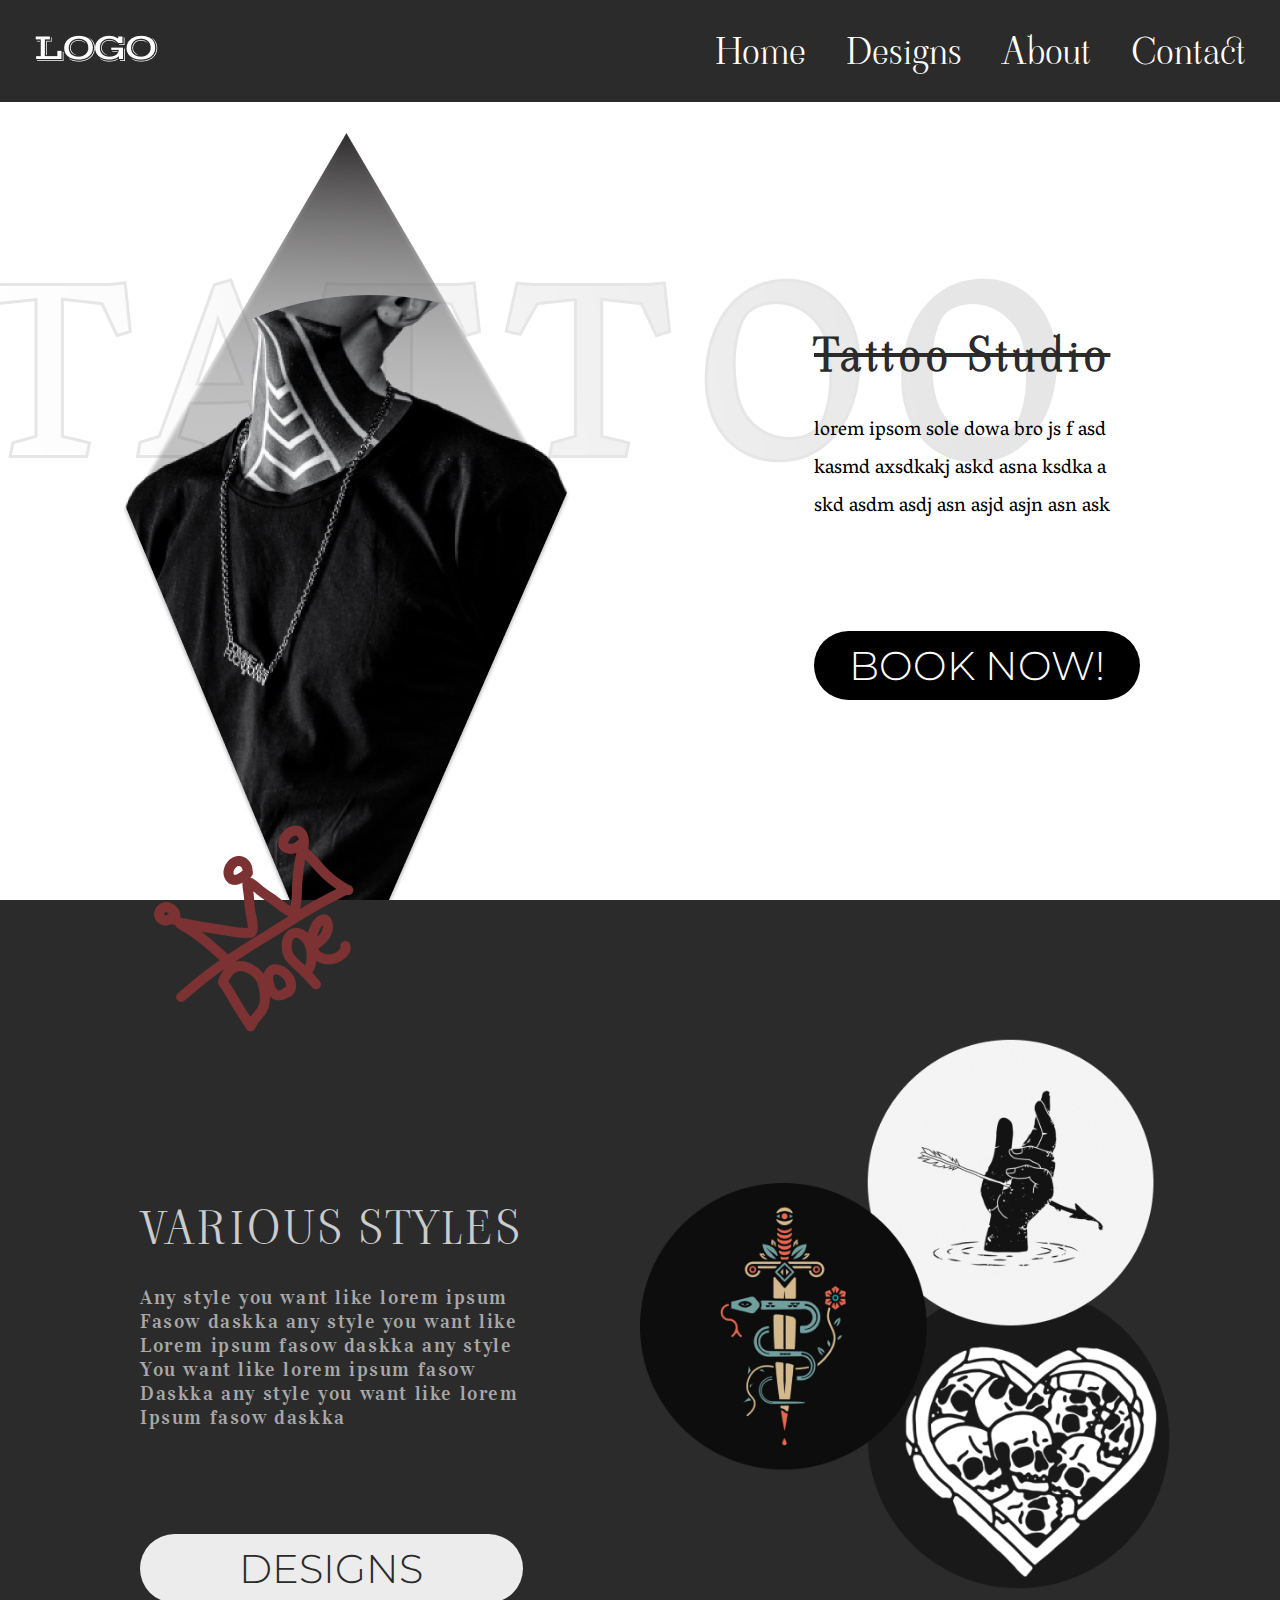
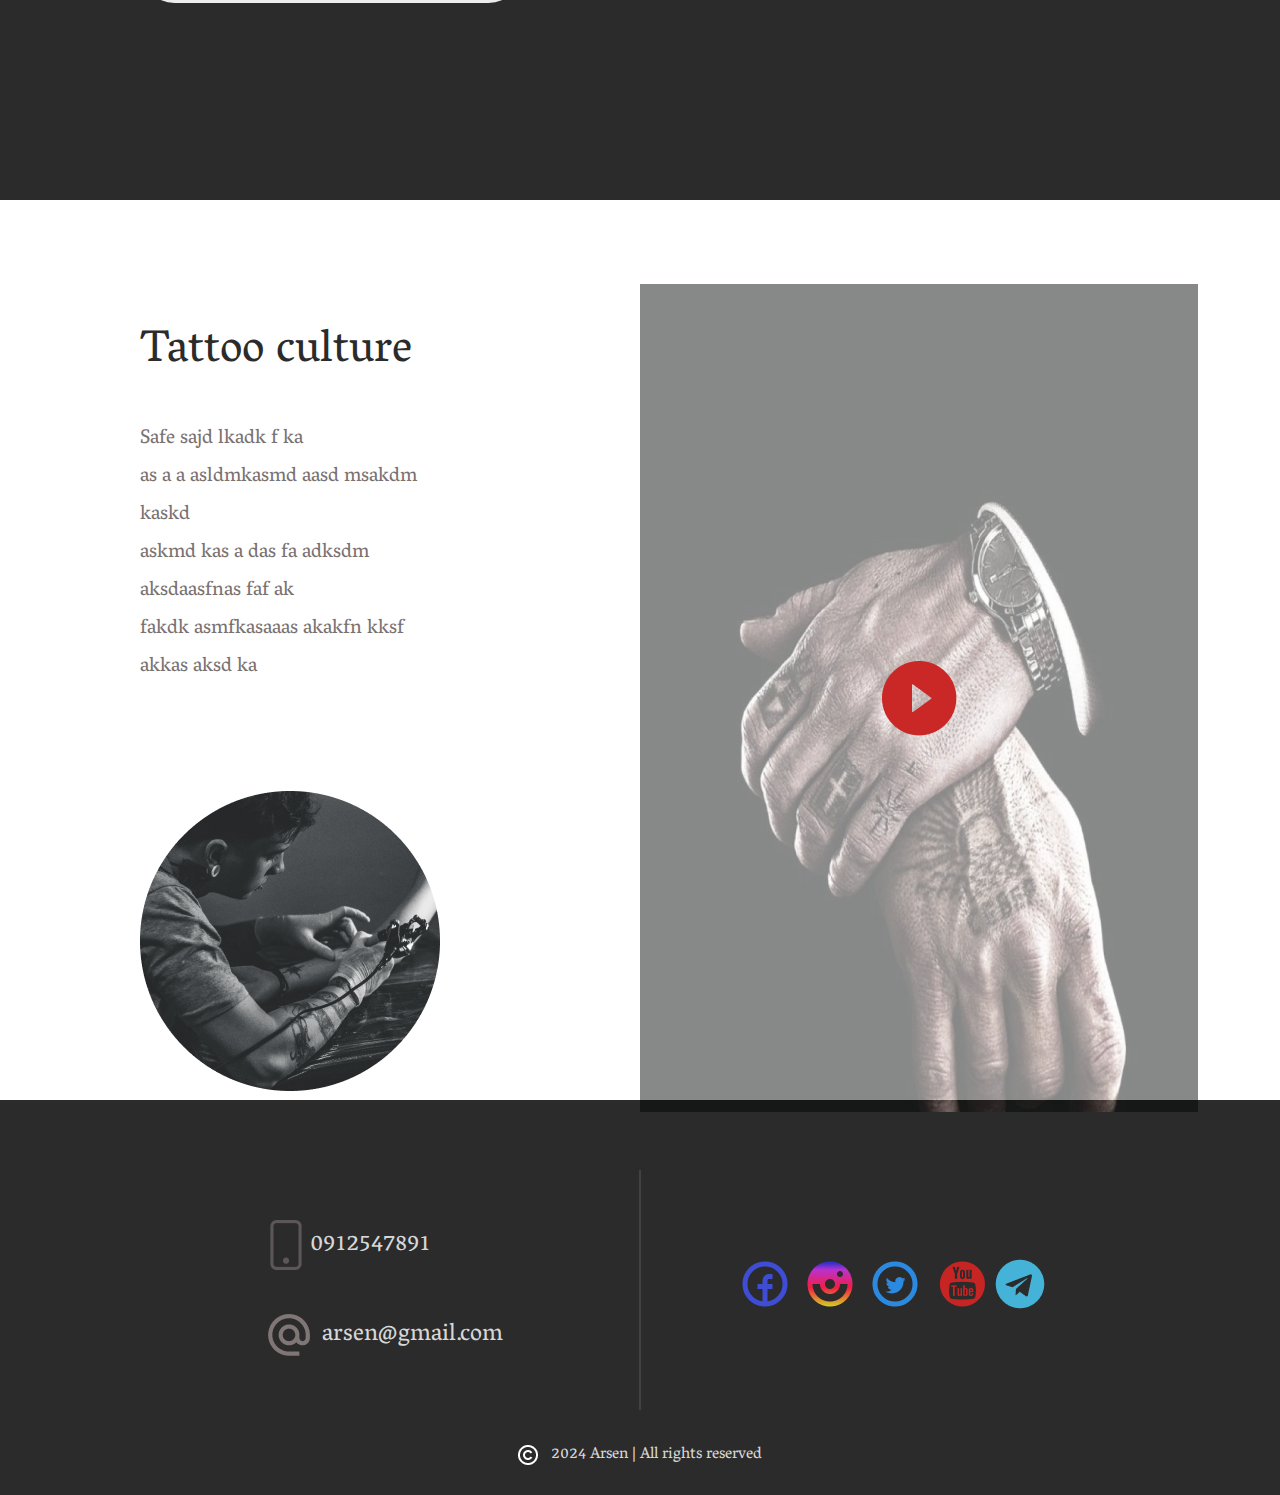
==== index.html @ a6011d56 "lil fix" ====
<!DOCTYPE html>
<html lang="en">
<head>
  <meta charset="UTF-8">
  <meta name="viewport" content="width=device-width, initial-scale=1.0">
  <link rel="stylesheet" href="style.css">
  <title>Arsen Tattoo Studio</title>
</head>
<body>
  <header class="header">
    <div class="header-block">
      <img src="assets/logos_icons/main-logo.png" alt="logo">
    </div>
    <div class="header-list">
      <li class="header-list__item">Home</li>
      <li class="header-list__item">Designs</li>
      <li class="header-list__item">About</li>
      <li class="header-list__item">Contact</li>
    </div>
  </header>

  <section class="main wrapper">
    <div class="main-info">
      <div class="main-info__about">
        <h2 class="main-title"><s>Tattoo Studio</s></h2>
        <p class="main-text">lorem ipsom sole dowa bro js f asd <br> kasmd axsdkakj askd asna ksdka a <br> skd asdm asdj asn asjd asjn asn  ask</p>
        <button class="main-button">Book Now!</button>
      </div>
    </div>
  </section>

  <section class="styles wrapper">
    <img src="assets/logos_icons/dope.png" alt="dope" class="dope">
    <div class="styles-info">
      <div class="styles-info__about">
        <h2 class="styles-title">various Styles</h2>
        <p class="styles-text">Any style you want like lorem ipsum <br> Fasow daskka any style you want like <br> Lorem ipsum fasow daskka any style <br> You want like lorem ipsum fasow <br> Daskka any style you want like lorem <br> Ipsum fasow daskka</p>
        <button class="styles-button">Designs</button>
      </div>
    </div>
  </section>

  <section class="culture wrapper">
    <div class="culture-info">
      <div class="culture-info__about">
        <h2 class="culture-title">Tattoo culture</h2>
        <p class="culture-text">Safe sajd  lkadk f ka <br> as a a  asldmkasmd aasd msakdm kaskd <br> askmd kas a das fa adksdm aksdaasfnas faf ak <br> fakdk asmfkasaaas  akakfn kksf akkas  aksd ka</p>
        <img src="assets/images/culture.png" alt="culture" class="culture-img">
      </div>
    </div>

    <div class="culture-video">
      <img src="assets/images/video.png" alt="video" class="culture-video__png">
    </div>
  </section>

  <footer class="footer wrapper">
    <div class="footer-main">

      <div class="footer-item">
        <div class="footer-item__creds">
          <p class="footer-contact"><img src="assets/logos_icons/phone.png" alt="phone" class="footer-phone__png">0912547891</p>
          <p class="footer-contact footer-email"><img src="assets/logos_icons/email.png" alt="email" class="footer-email__png">arsen@gmail.com</p>
        </div>
      </div>

      <div class="footer-item">
        <li class="footer-social"><img src="assets/logos_icons/facebook.png" alt="social__png" class="footer-social__png"></li>
        <li class="footer-social"><img src="assets/logos_icons/instagram.png" alt="social__png" class="footer-social__png"></li>
        <li class="footer-social"><img src="assets/logos_icons/twitter.png" alt="social__png" class="footer-social__png"></li>
        <li class="footer-social"><img src="assets/logos_icons/youtube.png" alt="social__png" class="footer-social__png"></li>
        <li class="footer-social"><img src="assets/logos_icons/telegram.png" alt="social__png" class="footer-social__png"></li>
      </div>
    </div>
    <p class="footer-rights"><img src="assets/logos_icons/rights.png" alt="rights" class="footer-rights__logo">2024 Arsen | All rights reserved</p>
  </footer>
</body>
</html>
---- style.css ----
@import url('https://fonts.googleapis.com/css2?family=Viaoda+Libre&display=swap');
@import url('https://fonts.googleapis.com/css2?family=Vesper+Libre:wght@400;500;700;900&display=swap');
@import url('https://fonts.googleapis.com/css2?family=Montserrat:ital,wght@0,100..900;1,100..900&display=swap');
@import url('https://fonts.googleapis.com/css2?family=Vidaloka&display=swap');

* {
  margin: 0;
  padding: 0;
  box-sizing: border-box;
}

html {
  transition: all 0.3s ease-in-out;
  scroll-behavior: smooth;
}

body {
  font-family: 'Inter', sans-serif;
  color: #292929;
  transition: all 0.3s ease-in-out;
}

a, ul, li {
  color: inherit;
  text-decoration: none;
  list-style: none;
}

/* _____________HEADER_____________ */

.header {
  display: flex;
  align-items: center;
  justify-content: space-between;
  padding: 25px 35px;
  background-color: #2B2B2B;
  color: #fff;
  font-family: "Viaoda Libre", serif;
  font-weight: 400;
  font-style: normal;
  position: fixed;
  z-index: 2;
  width: 100%;
}

.header-list {
  display: flex;
  gap: 40px;
}
.header-list__item {
  text-align: center;
  font-size: 37px;
  cursor: pointer;
}
.header-list__item:hover {
  color: #D73131;
  transition: all 0.2s ease-in-out;
}
/* ____________________________________________ */

.wrapper {
  padding: 0 140px;
}

/* _____________MAIN_____________ */

.main {
  background-image: url("assets/images/Home.jpg");
  background-repeat: no-repeat;
  width: 100%;
  height: 100vh;
}

.main-info {
  display: flex;
  flex-direction: column;
  justify-content: flex-end;
  align-items: flex-end;
  height: 100%;
  padding-bottom: 200px;
  gap: 80px;
}
.main-info__about {
  display: flex;
  flex-direction: column;
  align-items: center;
  justify-content: center;
  gap: 25px;
}

.main-title {
  font-family: "Viaoda Libre", serif;
  font-weight: 900;
  font-style: normal;
  font-size: 45px;
  color: #2B2B2B;
  letter-spacing: 0.3rem;
  width: 100%;
}
.main-text {
  font-family: "Vesper Libre", serif;
  font-weight: 400;
  font-style: normal;
  font-size: 20px;
  color: #000;
  width: 100%;
  padding-bottom: 80px;
}

.main-button {
  width: 100%;
  border: none;
  border-radius: 100px;
  padding: 10px 35px;
  background-color: #000;
  color: #fff;
  font-family: "Montserrat", sans-serif;
  font-weight: 300;
  font-size: 40px;
  text-transform: uppercase;
  cursor: pointer;
  transition: all 0.2s ease-in-out;
}
.main-button:hover {
  background-color: #2B2B2B;
  transition: all 0.2s ease-in-out;
  transform: scale(1.05);
}

/* _____________STYLES_____________ */

.styles {
  background-image: url("assets/images/styles.jpg");
  background-repeat: no-repeat;
  background-position: center;
  background-size: contain;
  background-color: #2B2B2B;
  width: 100%;
  height: 100vh;
}

.dope {
  position: absolute;
  transform: translateY(-80px);
}

.styles-info {
  display: flex;
  flex-direction: column;
  justify-content: center;
  align-items: start;
  height: 100%;
  padding-top: 100px;
  gap: 80px;
}

.styles-info__about {
  display: flex;
  flex-direction: column;
  align-items: start;
  justify-content: center;
  gap: 25px;
}

.styles-title {
  color: #CBCBCB;
  text-transform: uppercase;
  font-family: "Viaoda Libre", serif;
  font-weight: 400;
  font-style: normal;
  font-size: 45px;
  letter-spacing: 0.2rem;
  width: 100%;
}

.styles-text {
  color: #A8A8A8;
  font-family: "Vidaloka", serif;
  font-weight: 400;
  font-style: normal;
  font-size: 20px;
  width: 100%;
  padding-bottom: 80px;
  letter-spacing: 0.1rem;
}

.styles-button {
  width: 100%;
  border: none;
  border-radius: 100px;
  padding: 10px 35px;
  background-color: #ECECEC;
  color: #2B2B2B;
  font-family: "Montserrat", sans-serif;
  font-weight: 300;
  font-size: 40px;
  text-transform: uppercase;
  cursor: pointer;
  transition: all 0.2s ease-in-out;
}
.styles-button:hover {
  transition: all 0.2s ease-in-out;
  transform: scale(1.05);
}

/* _____________CULTURE_____________ */

.culture {
  background-color: #fff;
  width: 100%;
  height: 100vh;
  display: flex;
  justify-content: space-between;
  align-items: center;
  gap: 200px;
}

.culture-info {
  display: flex;
  flex-direction: column;
  justify-content: center;
  align-items: start;
  height: 100%;
  padding-top: 100px;
  gap: 80px;
}

.culture-info__about {
  display: flex;
  flex-direction: column;
  align-items: start;
  justify-content: center;
  gap: 25px;
}

.culture-title {
  color: #2B2B2B;
  font-family: "Vesper Libre", serif;
  font-weight: 400;
  font-style: normal;
  font-size: 45px;
  width: 100%;
}

.culture-text {
  color: #797272;
  font-family: "Vesper Libre", serif;
  font-weight: 400;
  font-style: normal;
  font-size: 20px;
  width: 100%;
  padding-bottom: 80px;
}

.culture-video {
  padding-top: 100px;
}
.culture-video__png {
  cursor: pointer;
}

/* _____________FOOTER_____________ */

.footer {
  display: flex;
  flex-direction: column;
  align-items: center;
  justify-content: center;
  background-color: #2b2b2b;
  gap: 30px;
  padding-top: 70px;
  padding-bottom: 25px;
  color: #D7D7D7;
  font-family: "Vesper Libre", serif;
}

.footer-main {
  display: flex;
  justify-content: space-between;
  align-items: center;
  width: 100%;
}

.footer-item {
  display: flex;
  align-items: center;
  justify-content: center;
  width: 100%;
  padding: 50px;
  gap: 5px;
}
.footer-item:first-child {
  border-right: 2px solid #434242;
}
.footer-item__creds {
  display: flex;
  flex-direction: column;
  align-items: start;
  gap: 40px;
  font-size: 24px;
}
.footer-contact {
  display: flex;
  align-items: center;
  justify-content: center;
  gap: 8px;
}
.footer-email {
  transform: translateX(-6px);
}

.footer-rights {
  display: flex;
  align-items: center;
  justify-content: center;
  gap: 13px;
}
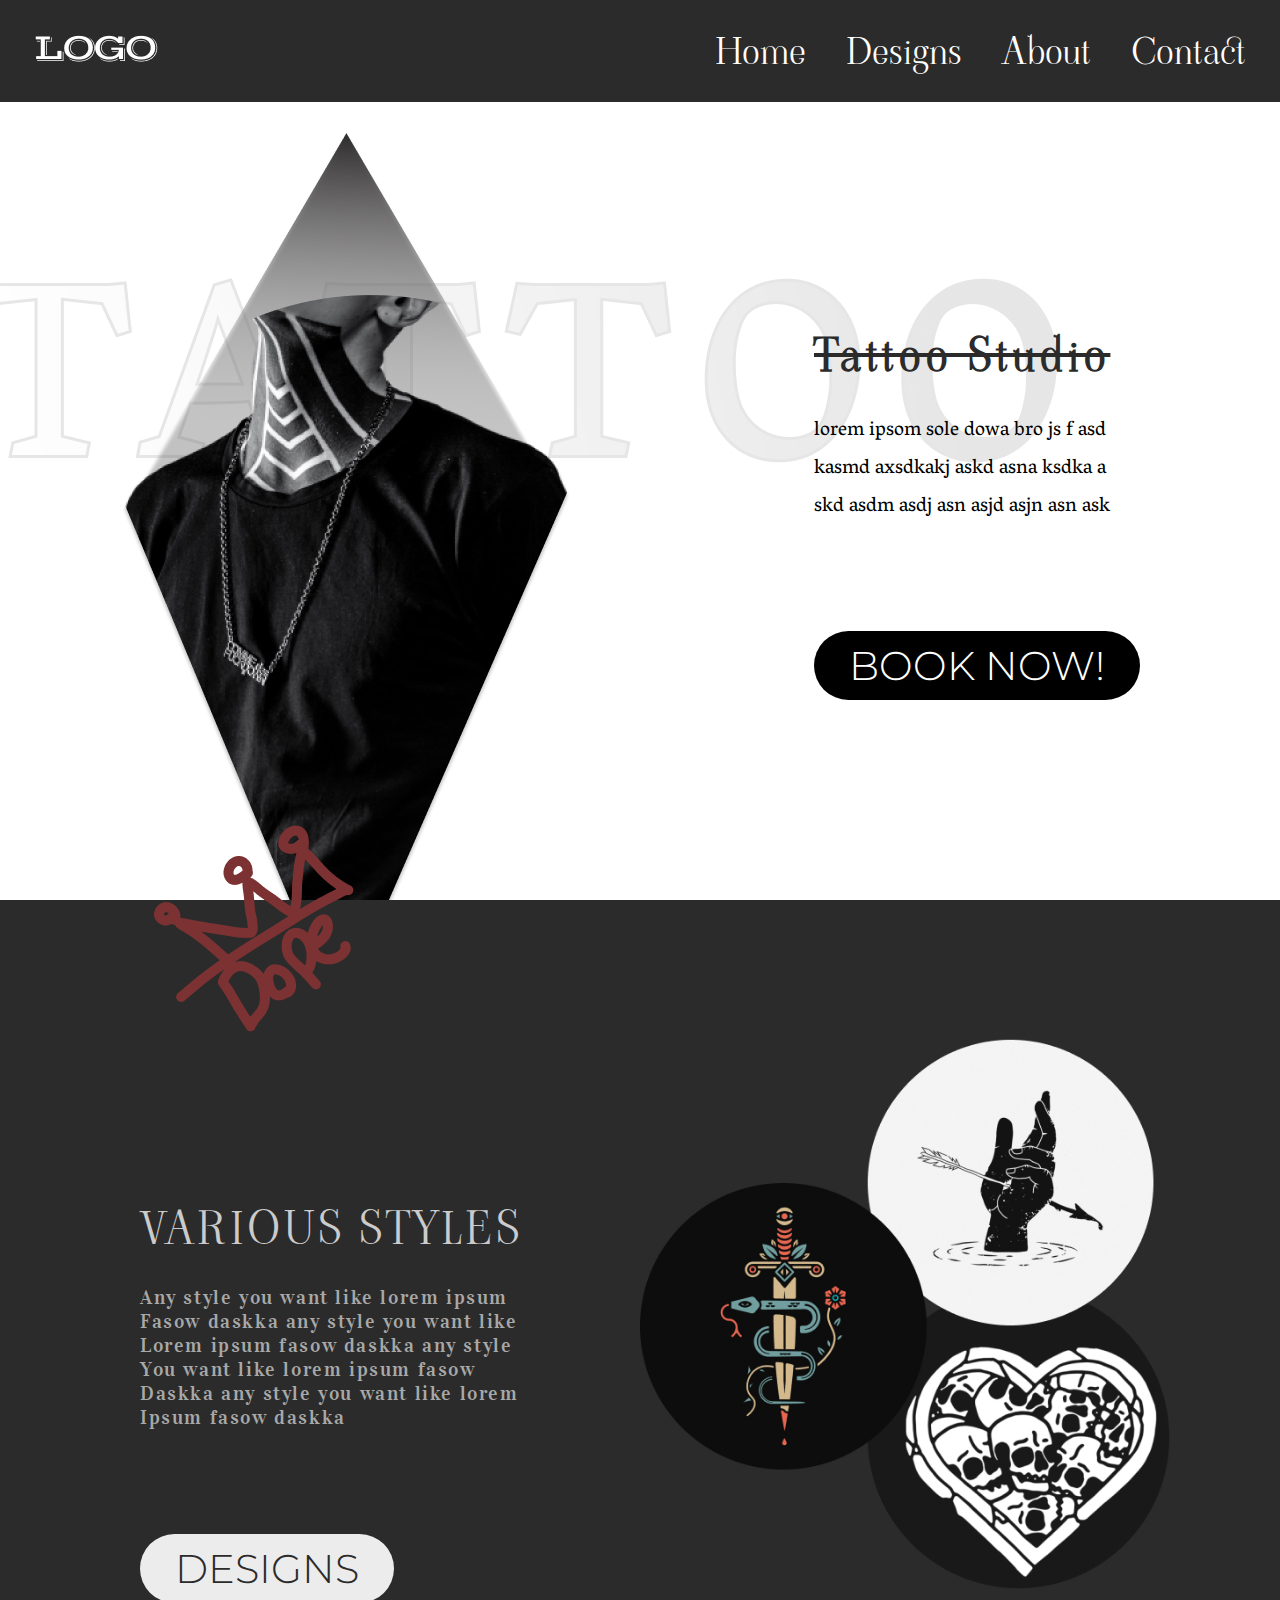
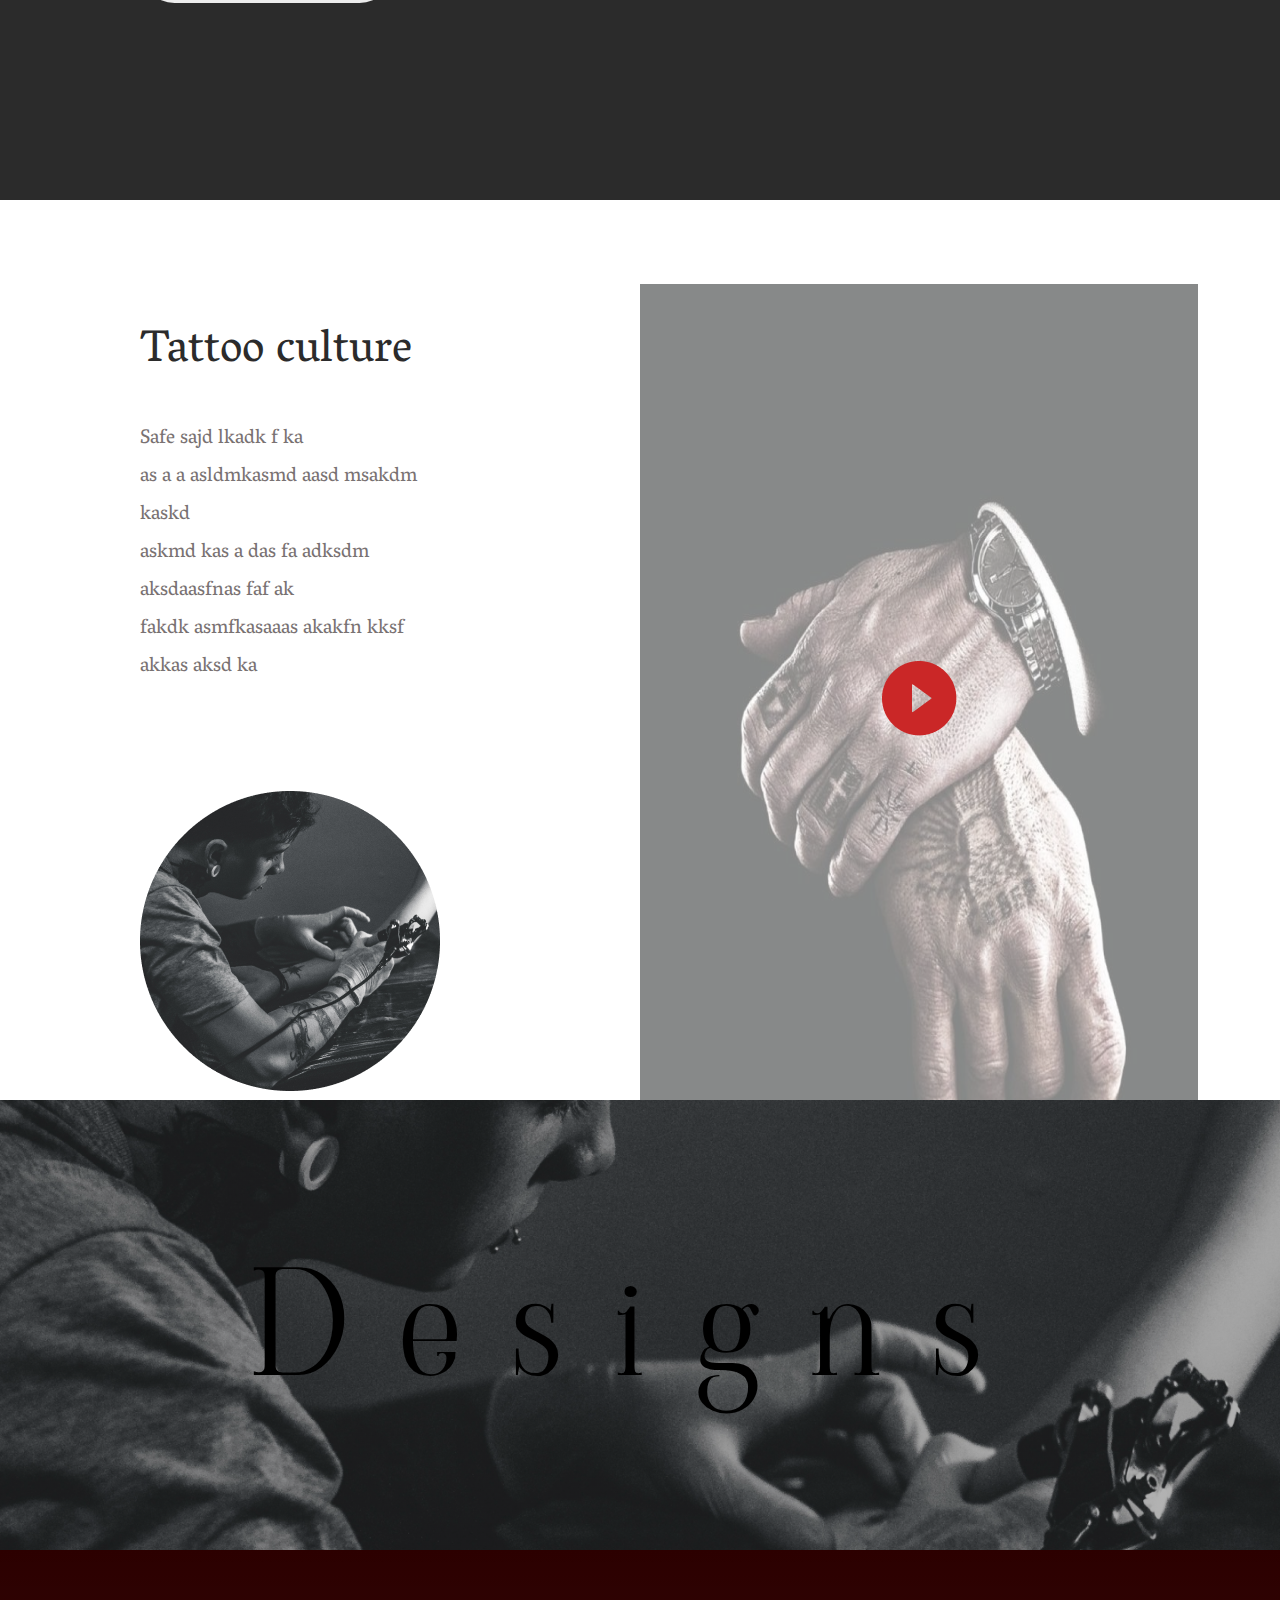
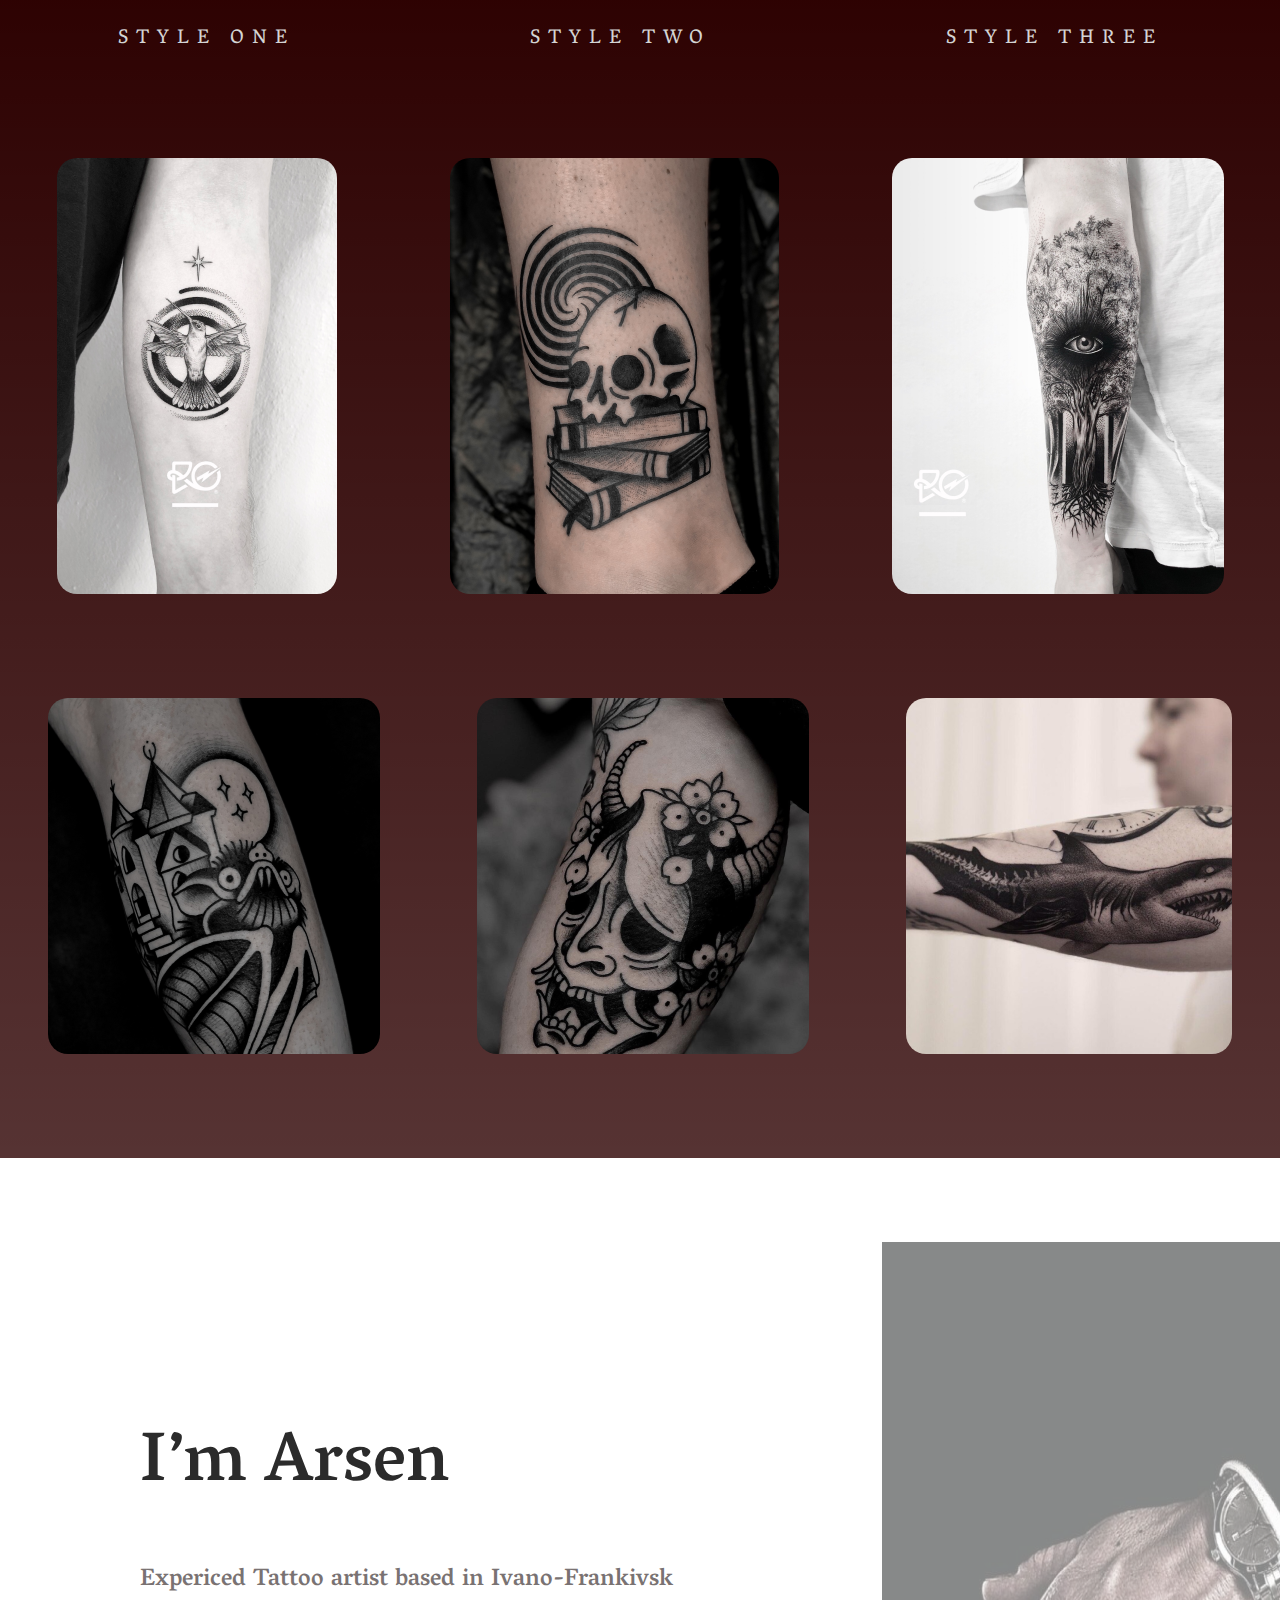
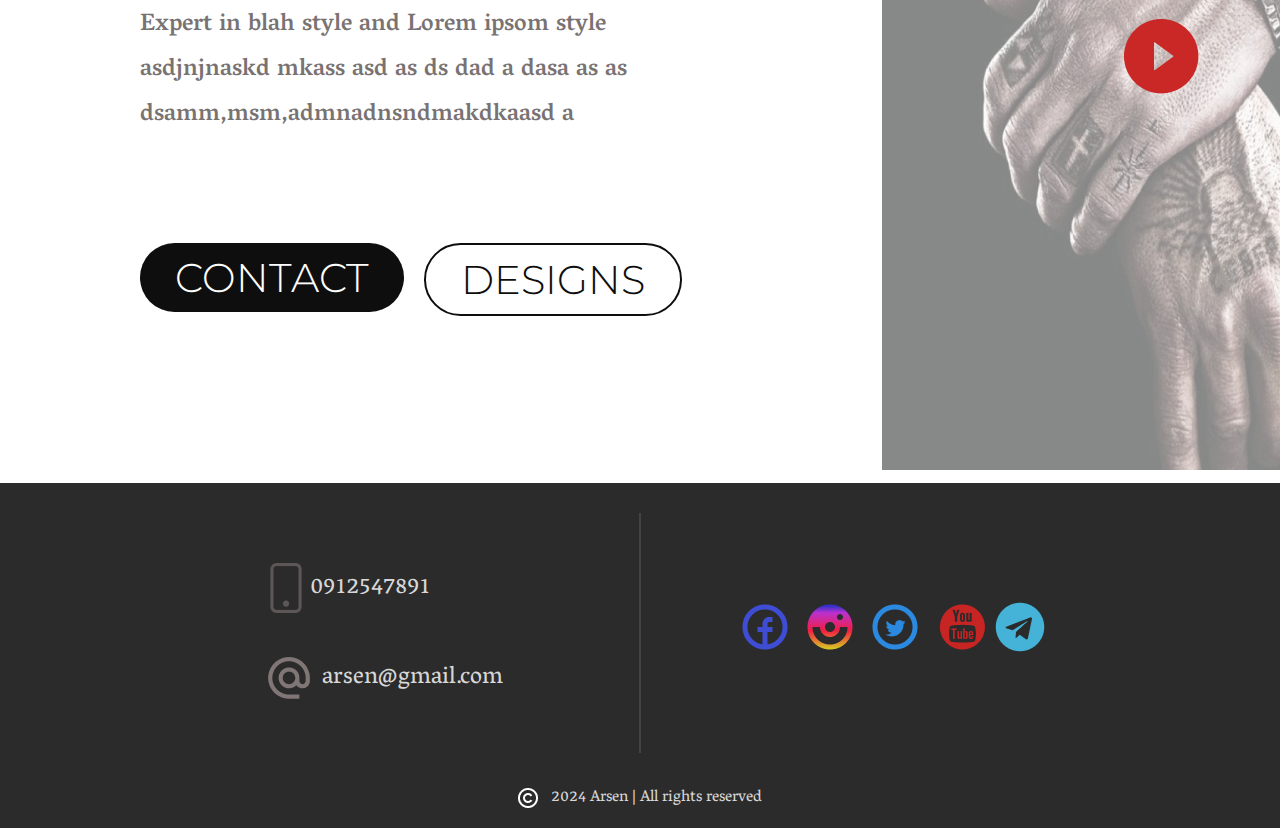
==== commit 5537d681: "add about and designs sections" ====
--- a/index.html
+++ b/index.html
@@ -12,19 +12,19 @@
       <img src="assets/logos_icons/main-logo.png" alt="logo">
     </div>
     <div class="header-list">
-      <li class="header-list__item">Home</li>
-      <li class="header-list__item">Designs</li>
-      <li class="header-list__item">About</li>
-      <li class="header-list__item">Contact</li>
+      <a href="#home"><li class="header-list__item">Home</li></a>
+      <a href="#designs"><li class="header-list__item">Designs</li></a>
+      <a href="#about"><li class="header-list__item">About</li></a>
+      <a href="#contact"><li class="header-list__item">Contact</li></a>
     </div>
   </header>
 
-  <section class="main wrapper">
+  <section class="main wrapper" id="home">
     <div class="main-info">
       <div class="main-info__about">
         <h2 class="main-title"><s>Tattoo Studio</s></h2>
         <p class="main-text">lorem ipsom sole dowa bro js f asd <br> kasmd axsdkakj askd asna ksdka a <br> skd asdm asdj asn asjd asjn asn  ask</p>
-        <button class="main-button">Book Now!</button>
+        <a href="#contact"><button class="main-button">Book Now!</button></a>
       </div>
     </div>
   </section>
@@ -35,7 +35,7 @@
       <div class="styles-info__about">
         <h2 class="styles-title">various Styles</h2>
         <p class="styles-text">Any style you want like lorem ipsum <br> Fasow daskka any style you want like <br> Lorem ipsum fasow daskka any style <br> You want like lorem ipsum fasow <br> Daskka any style you want like lorem <br> Ipsum fasow daskka</p>
-        <button class="styles-button">Designs</button>
+        <a href="#designs"><button class="styles-button">Designs</button></a>
       </div>
     </div>
   </section>
@@ -54,7 +54,51 @@
     </div>
   </section>
 
-  <footer class="footer wrapper">
+  <section class="designs" id="designs">
+    <div class="designs-banner">
+      <h2 class="designs-banner__title">Designs</h2>
+    </div>
+
+    <div class="designs-content">
+      <div class="designs-content__titles">
+        <h3 class="designs-content__tittle">style one</h3>
+        <h3 class="designs-content__tittle">style two</h3>
+        <h3 class="designs-content__tittle">style three</h3>
+      </div>
+
+      <div class="designs-content__cards">
+        <div class="designs-content__card"><img src="assets/images/styles/bird.png" alt="bird" class="card-tatto"></div>
+        <div class="designs-content__card"><img src="assets/images/styles/skul.png" alt="bird" class="card-tatto"></div>
+        <div class="designs-content__card"><img src="assets/images/styles/eye.png" alt="bird" class="card-tatto"></div>
+      </div>
+
+      <div class="designs-content__cards">
+        <div class="designs-content__card"><img src="assets/images/styles/bat.png" alt="bird" class="card-tatto"></div>
+        <div class="designs-content__card"><img src="assets/images/styles/deamon.png" alt="bird" class="card-tatto"></div>
+        <div class="designs-content__card"><img src="assets/images/styles/shark.png" alt="bird" class="card-tatto"></div>
+      </div>
+    </div>
+  </section>
+
+
+  <section class="about wrapper" id="about">
+    <div class="about-info">
+      <div class="about-info__container">
+        <h2 class="about-title">I’m Arsen</h2>
+        <p class="about-text">Expericed Tattoo artist based in Ivano-Frankivsk <br> Expert in blah style and Lorem ipsom style asdjnjnaskd mkass asd as ds dad a dasa as as dsamm,msm,admnadnsndmakdkaasd a</p>
+        <div class="about-buttons">
+          <a href="#contact"><button class="about-button button-black">Contact</button></a>
+          <a href="#designs"><button class="about-button button-white">Designs</button></a>
+        </div>
+      </div>
+    </div>
+
+    <div class="about-img">
+      <img src="assets/images/video.png" alt="portrait" class="about-img__png">
+    </div>
+  </section>
+
+  <footer class="footer wrapper" id="contact">
     <div class="footer-main">
 
       <div class="footer-item">
--- a/style.css
+++ b/style.css
@@ -314,4 +314,169 @@
   align-items: center;
   justify-content: center;
   gap: 13px;
+}
+
+/* _____________DESIGNS_____________ */
+
+.designs {
+  display: flex;
+  flex-direction: column;
+  align-items: center;
+}
+
+.designs-banner {
+  background: linear-gradient(rgba(0, 0, 0, 0.3), rgba(0, 0, 0, 0.3)), url("assets/images/designs.jpg");
+  background-repeat: no-repeat;
+  background-size: cover;
+  width: 100%;
+  height: 50vh;
+  display: flex;
+  flex-direction: column;
+  align-items: center;
+  justify-content: center;
+}
+
+.designs-banner__title {
+  color: #000;
+  font-family: "Viaoda Libre", serif;
+  font-weight: 400;
+  font-style: normal;
+  font-size: 145px;
+  letter-spacing: 3rem;
+}
+
+.designs-content {
+  display: flex;
+  flex-direction: column;
+  align-items: center;
+  background: linear-gradient(rgba(44, 0, 0, 1) 0%, rgba(44, 0, 0, 0.8) 100%);
+  width: 100%;
+  padding-top: 70px;
+  padding-bottom: 100px;
+}
+
+.designs-content__titles {
+  display: flex;
+  flex-direction: row;
+  width: 100%;
+  align-items: center;
+  justify-content: space-around;
+}
+
+.designs-content__tittle {
+  color: #d4d4d4;
+  font-family: "Vesper Libre", serif;
+  font-weight: 400;
+  font-style: normal;
+  font-size: 20px;
+  text-transform: uppercase;
+  letter-spacing: 0.5rem;
+}
+
+.designs-content__cards {
+  display: flex;
+  flex-direction: row;
+  width: 100%;
+  align-items: center;
+  justify-content: space-around;
+  padding-top: 100px;
+}
+
+.card-tatto {
+  border-radius: 20px;
+}
+
+/* _____________ABOUT_____________ */
+
+.about {
+  background-color: #fff;
+  width: 100%;
+  height: 100vh;
+  display: flex;
+  justify-content: space-between;
+  align-items: center;
+  gap: 200px;
+}
+
+.about-info {
+  display: flex;
+  flex-direction: column;
+  justify-content: center;
+  align-items: start;
+  height: 100%;
+  padding-top: 100px;
+  gap: 80px;
+}
+
+.about-info__container {
+  display: flex;
+  flex-direction: column;
+  align-items: start;
+  justify-content: center;
+  gap: 25px;
+}
+
+.about-title {
+  color: #2B2B2B;
+  font-family: "Vesper Libre", serif;
+  font-weight: 500;
+  font-style: normal;
+  font-size: 70px;
+  width: 100%;
+}
+
+.about-text {
+  color: #797272;
+  font-family: "Vesper Libre", serif;
+  font-weight: 500;
+  font-style: normal;
+  font-size: 24px;
+  width: 100%;
+  padding-bottom: 80px;
+}
+
+.about-buttons {
+  display: flex;
+  width: 100%;
+  gap: 20px;
+}
+
+.about-button {
+  border: none;
+  border-radius: 100px;
+  padding: 10px 35px;
+  font-family: "Montserrat", sans-serif;
+  font-weight: 300;
+  font-size: 40px;
+  text-transform: uppercase;
+  cursor: pointer;
+  transition: all 0.2s ease-in-out;
+}
+
+.about-button:hover {
+  transition: all 0.2s ease-in-out;
+  transform: scale(1.05)
+}
+
+.button-black {
+  background-color: #0E0E0E;
+  color: #fff;
+}
+
+.button-white {
+  background-color: #fff;
+  color: #0E0E0E;
+  border: 2px solid #0E0E0E;
+}
+
+.about-img {
+  padding-top: 100px;
+}
+
+@media screen and (max-height: 1024px) {
+  .footer {
+    padding-top: 30px;
+    padding-bottom: 15px;
+    margin-top: 25px;
+  }
 }